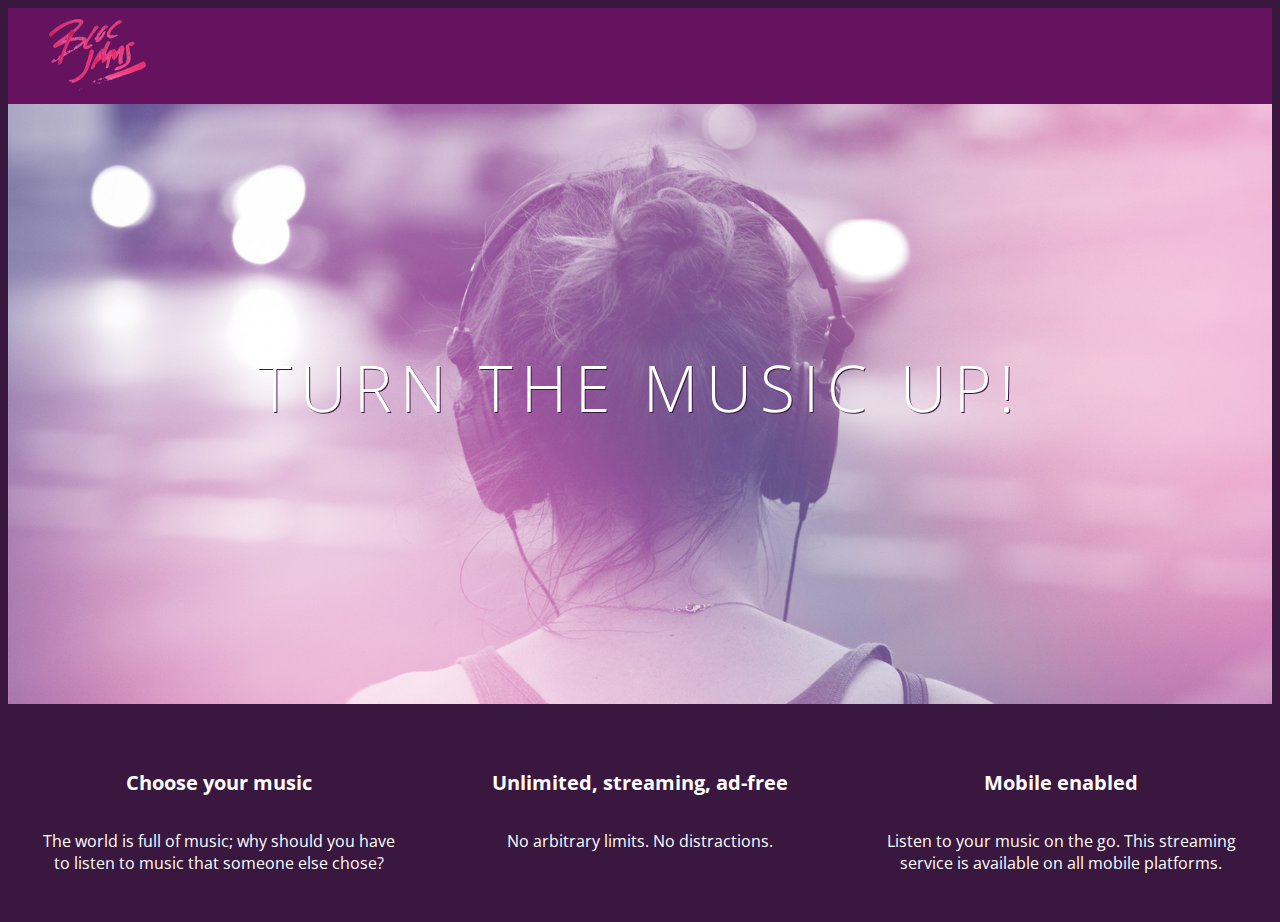
==== index.html @ ee683e87 "cp7 everything works, except ionicons" ====
<!DOCTYPE html>
<html>
    <head>
        <title>Bloc Jams</title>
        <link rel="stylesheet" type="text/css" href="http://fonts.googleapis.com/css?family=Open+Sans:400,800,600,700,300">
        <link rel="stylesheet" type="text/css" href="http://code.ionicframework.com/ionics/2.0.1/css/ionicons.min.css">
        <link rel="stylesheet" type="text/css" href="styles/normalize.css">
        <link rel="stylesheet" type="text/css" href="styles/main.css">
    </head>
    <body class="landing">
        <nav class="navbar"> <!-- nav bar -->
            <img src="assets/images/bloc_jams_logo.png" alt="bloc jams logo" class="logo">
        </nav>
        <section class="hero-content"> <!-- hero content -->
            <h1 class="hero-title">Turn the music up!</h1>
        </section>
        <section class="selling-points"> <!-- selling points -->
            <div class="point">
                <span class="ion-music-note"></span>
                <h5 class="point-title">Choose your music</h5>
                <p class="point-description">The world is full of music; why should you have to listen to music that someone else chose?</p>
            </div>
            <div class="point">
                <span class="ion-radio-waves"></span>
                <h5 class="point-title">Unlimited, streaming, ad-free</h5>
                <p class="point-description">No arbitrary limits. No distractions.</p>
            </div>
            <div class="point">
                <span class="ion-iphone"></span>
                <h5 class="point-title">Mobile enabled</h5>
                <p class="point-description">Listen to your music on the go. This streaming service is available on all mobile platforms.</p>
            </div>
        </section>
    </body>
</html>
---- styles/main.css ----
html {
    height: 100%; /* makes sure our HTML takes up 100% of the browser window */
    font-size: 100%;
}

body {
    font-family: 'Open Sans'; /* sets our font to the "Open Sans" typeface */
    color: white;             /* sets the text color to white */
    min-height: 100%;         /* says the height of the body must be, at minimum, 100% of the window */
}

body.landing {
    background-color: rgb(58,23,63); /* sets the background color to an RGB value */
}

.navbar {
    padding: 0.5rem;
    background-color: rgb(101,18,95);
}

.navbar .logo {
    position: relative; /* positioning will be explained in a resource */
    left: 2rem;
}

.hero-content {
    position: relative; /* positioning will be explained in a resource */
    min-height: 600px; /* hero content must be _at least_ 600 px */
    background-image: url(../assets/images/bloc_jams_bg.jpg);
    background-repeat: no-repeat;
    background-position: center center;
    background-size: cover;
}

.hero-content .hero-title {
    position: absolute;         /* positioning will be explained in a resource of some sort */
    top: 40%;                   /* positioning will be explained in a resource */
    -webkit-transform: translateY(-50%);
    -moz-transform: translateY(-50%);
    -ms-transform: translateY(-50%);
    transform: translateY(-50%);
    width: 100%;                /* makes sure the line title inhibits the full width of its container */
    text-align: center;         /* aligns text in the horizontal center of the element */
    font-size: 4rem;            /* specifies the size of the font in root em units */
    font-weight: 300;           /* makes the font thinner or lighter weight */
    text-transform: uppercase;  /* transforms the text to be all uppercase lettering */
    letter-spacing: 0.5rem;     /* puts 0.5 root ems worth of space between each letter */
    text-shadow: 1px 1px 0px rgb(58,23,63); /* creates a shadow underneath the text for readability over the image */
}

.selling-points {
    position: relative;
    display: table;
    width: 100%;
    -webkit-box-sizing: border-box;
    -moz-box-sizing: border-box;
    box-sizing: border-box; /* we will explain in a resource */
}

.point {
    display: table-cell;
    position: relative;
    width: 33.3%;
    padding: 2rem;
    text-align: center;
}

.point .point-title{
    font-size: 1.25rem;
}

.ion-music-note,
.ion-radio-waves,
.ion-iphone {
    color: rgb(223,50,117);
    font-size: 5rem;
}
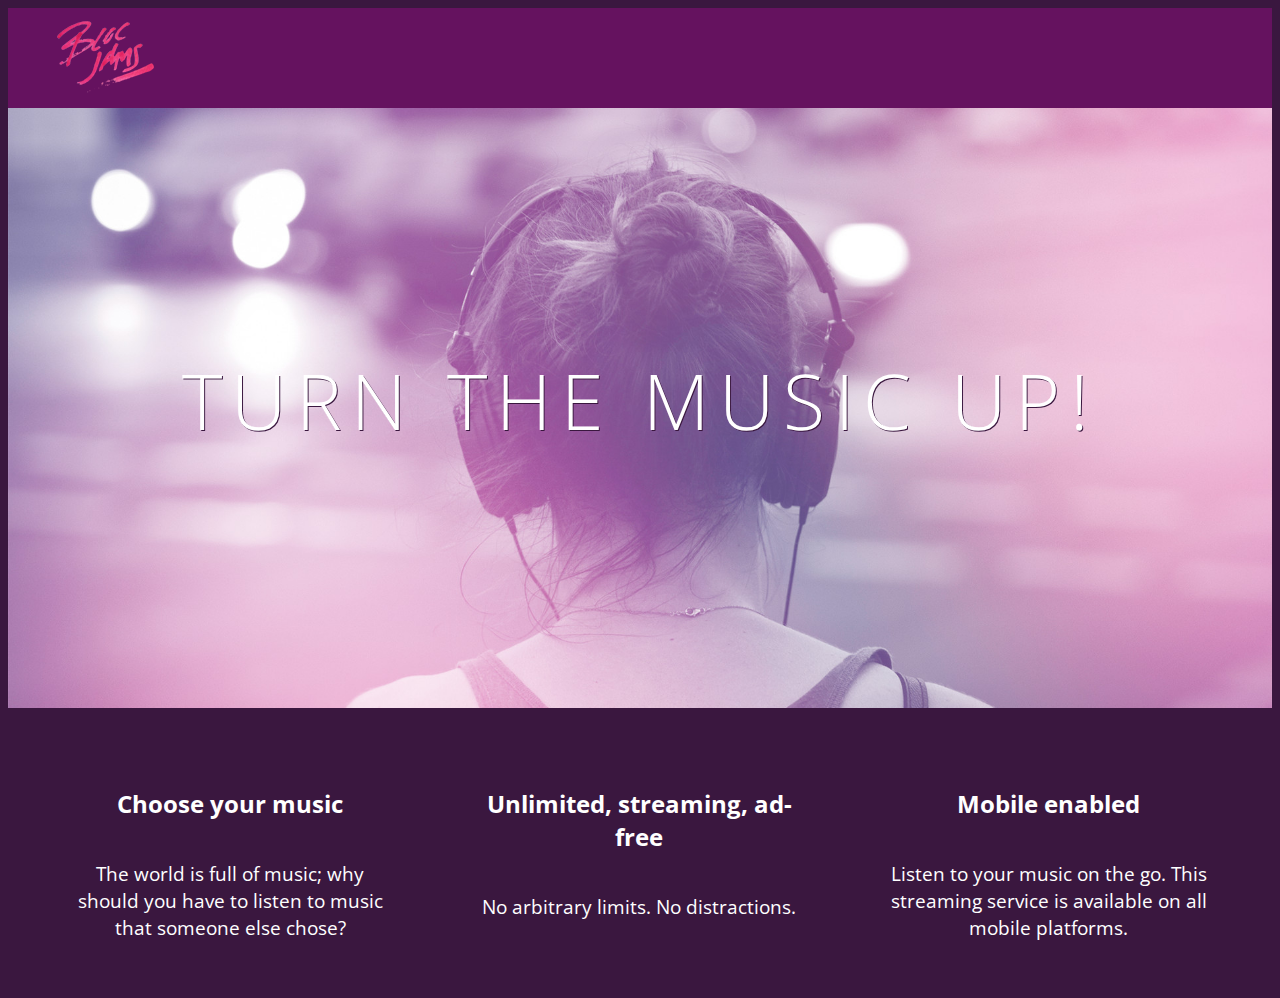
==== commit fa5e54a3: "media queries, max-width container, grid system, breakpoints" ====
--- a/index.html
+++ b/index.html
@@ -2,10 +2,12 @@
 <html>
     <head>
         <title>Bloc Jams</title>
+        <meta name="viewport" content="width=device-width, initial-scale=1">
         <link rel="stylesheet" type="text/css" href="http://fonts.googleapis.com/css?family=Open+Sans:400,800,600,700,300">
-        <link rel="stylesheet" type="text/css" href="http://code.ionicframework.com/ionics/2.0.1/css/ionicons.min.css">
+        <link rel="stylesheet" type="text/css" href="http://code.ionicframework.com/ionicons/2.0.1/css/ionicons.min.css">
         <link rel="stylesheet" type="text/css" href="styles/normalize.css">
         <link rel="stylesheet" type="text/css" href="styles/main.css">
+        <link rel="stylesheet" type="text/css" href="styles/landing.css">
     </head>
     <body class="landing">
         <nav class="navbar"> <!-- nav bar -->
@@ -14,18 +16,18 @@
         <section class="hero-content"> <!-- hero content -->
             <h1 class="hero-title">Turn the music up!</h1>
         </section>
-        <section class="selling-points"> <!-- selling points -->
-            <div class="point">
+        <section class="selling-points container"> <!-- selling points -->
+            <div class="point column third">
                 <span class="ion-music-note"></span>
                 <h5 class="point-title">Choose your music</h5>
                 <p class="point-description">The world is full of music; why should you have to listen to music that someone else chose?</p>
             </div>
-            <div class="point">
+            <div class="point column third">
                 <span class="ion-radio-waves"></span>
                 <h5 class="point-title">Unlimited, streaming, ad-free</h5>
                 <p class="point-description">No arbitrary limits. No distractions.</p>
             </div>
-            <div class="point">
+            <div class="point column third">
                 <span class="ion-iphone"></span>
                 <h5 class="point-title">Mobile enabled</h5>
                 <p class="point-description">Listen to your music on the go. This streaming service is available on all mobile platforms.</p>
--- a/styles/main.css
+++ b/styles/main.css
@@ -1,3 +1,8 @@
+*, *::before, *::after {
+    -moz-box-sizing: border-box;
+    -webkit-box-sizing: border-box;
+    box-sizing: border-box;
+}
 html {
     height: 100%; /* makes sure our HTML takes up 100% of the browser window */
     font-size: 100%;
@@ -7,10 +12,6 @@
     font-family: 'Open Sans'; /* sets our font to the "Open Sans" typeface */
     color: white;             /* sets the text color to white */
     min-height: 100%;         /* says the height of the body must be, at minimum, 100% of the window */
-}
-
-body.landing {
-    background-color: rgb(58,23,63); /* sets the background color to an RGB value */
 }
 
 .navbar {
@@ -23,55 +24,30 @@
     left: 2rem;
 }
 
-.hero-content {
-    position: relative; /* positioning will be explained in a resource */
-    min-height: 600px; /* hero content must be _at least_ 600 px */
-    background-image: url(../assets/images/bloc_jams_bg.jpg);
-    background-repeat: no-repeat;
-    background-position: center center;
-    background-size: cover;
+.container {
+    margin: 0 auto;
+    max-width: 64rem;
 }
 
-.hero-content .hero-title {
-    position: absolute;         /* positioning will be explained in a resource of some sort */
-    top: 40%;                   /* positioning will be explained in a resource */
-    -webkit-transform: translateY(-50%);
-    -moz-transform: translateY(-50%);
-    -ms-transform: translateY(-50%);
-    transform: translateY(-50%);
-    width: 100%;                /* makes sure the line title inhibits the full width of its container */
-    text-align: center;         /* aligns text in the horizontal center of the element */
-    font-size: 4rem;            /* specifies the size of the font in root em units */
-    font-weight: 300;           /* makes the font thinner or lighter weight */
-    text-transform: uppercase;  /* transforms the text to be all uppercase lettering */
-    letter-spacing: 0.5rem;     /* puts 0.5 root ems worth of space between each letter */
-    text-shadow: 1px 1px 0px rgb(58,23,63); /* creates a shadow underneath the text for readability over the image */
+/* Medium and small screens (640px) */
+@media (min-width: 40rem) {
+    html { font-size: 112%; }
+    
+    .column {
+        float: left;
+        padding-left: 1rem;
+        padding-right: 1rem;
+    }
+    
+    .column.full { width: 100%; }
+    .column.two-thirds { width: 66.7%; }
+    .column.half { width: 50%; }
+    .column.third { width: 33.3%; }
+    .column.fourth { width: 25%; }
+    .column.flow-opposite { float: right;}
 }
 
-.selling-points {
-    position: relative;
-    display: table;
-    width: 100%;
-    -webkit-box-sizing: border-box;
-    -moz-box-sizing: border-box;
-    box-sizing: border-box; /* we will explain in a resource */
+/* Large screens (1024px) */
+@media (min-width: 64rem) {
+    html { font-size: 120%; }
 }
-
-.point {
-    display: table-cell;
-    position: relative;
-    width: 33.3%;
-    padding: 2rem;
-    text-align: center;
-}
-
-.point .point-title{
-    font-size: 1.25rem;
-}
-
-.ion-music-note,
-.ion-radio-waves,
-.ion-iphone {
-    color: rgb(223,50,117);
-    font-size: 5rem;
-}--- a/styles/landing.css
+++ b/styles/landing.css
@@ -0,0 +1,49 @@
+body.landing {
+    background-color: rgb(58,23,63); /* sets the background color to an RGB value */
+}
+
+.hero-content {
+    position: relative; /* positioning will be explained in a resource */
+    min-height: 600px; /* hero content must be _at least_ 600 px */
+    background-image: url(../assets/images/bloc_jams_bg.jpg);
+    background-repeat: no-repeat;
+    background-position: center center;
+    background-size: cover;
+}
+
+.hero-content .hero-title {
+    position: absolute;         /* positioning will be explained in a resource of some sort */
+    top: 40%;                   /* positioning will be explained in a resource */
+    -webkit-transform: translateY(-50%);
+    -moz-transform: translateY(-50%);
+    -ms-transform: translateY(-50%);
+    transform: translateY(-50%);
+    width: 100%;                /* makes sure the line title inhibits the full width of its container */
+    text-align: center;         /* aligns text in the horizontal center of the element */
+    font-size: 4rem;            /* specifies the size of the font in root em units */
+    font-weight: 300;           /* makes the font thinner or lighter weight */
+    text-transform: uppercase;  /* transforms the text to be all uppercase lettering */
+    letter-spacing: 0.5rem;     /* puts 0.5 root ems worth of space between each letter */
+    text-shadow: 1px 1px 0px rgb(58,23,63); /* creates a shadow underneath the text for readability over the image */
+}
+
+.selling-points {
+    position: relative;
+}
+
+.point {
+    position: relative;
+    padding: 2rem;
+    text-align: center;
+}
+
+.point .point-title{
+    font-size: 1.25rem;
+}
+
+.ion-music-note,
+.ion-radio-waves,
+.ion-iphone {
+    color: rgb(223,50,117);
+    font-size: 5rem;
+}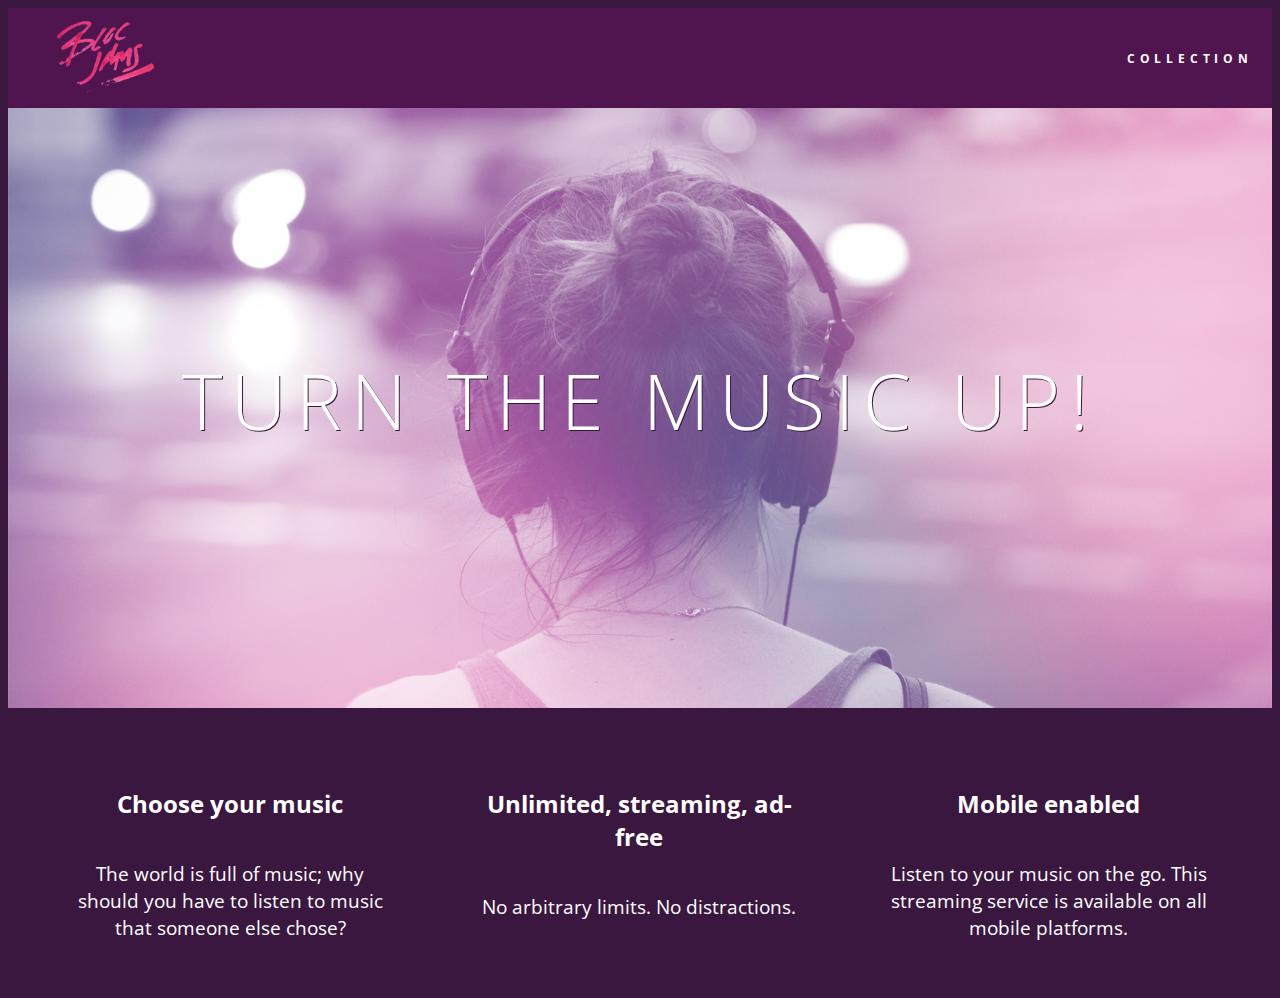
==== commit bdff321f: "cp9 html css collection view, cp finished" ====
--- a/index.html
+++ b/index.html
@@ -11,12 +11,18 @@
     </head>
     <body class="landing">
         <nav class="navbar"> <!-- nav bar -->
-            <img src="assets/images/bloc_jams_logo.png" alt="bloc jams logo" class="logo">
+            <a href="index.html" class="logo">
+                <img src="assets/images/bloc_jams_logo.png" alt="bloc jams logo"/>
+            </a>
+            <div class="links-container">
+                <a href="collection.html" class="navbar-link">collection</a>
+            </div>
         </nav>
         <section class="hero-content"> <!-- hero content -->
             <h1 class="hero-title">Turn the music up!</h1>
         </section>
         <section class="selling-points container"> <!-- selling points -->
+            <div class="selling-points">
             <div class="point column third">
                 <span class="ion-music-note"></span>
                 <h5 class="point-title">Choose your music</h5>
--- a/styles/main.css
+++ b/styles/main.css
@@ -15,13 +15,46 @@
 }
 
 .navbar {
+    position: relative;
     padding: 0.5rem;
-    background-color: rgb(101,18,95);
+    background-color: rgba(101,18,95,0.5);
+    z-index: 1;
 }
 
 .navbar .logo {
     position: relative; /* positioning will be explained in a resource */
     left: 2rem;
+    cursor: pointer; /* finger pointer icon when hovering */
+}
+
+.navbar .links-container {
+    display: table;
+    position: absolute;
+    top: 0;
+    right: 0;
+    height: 100px;
+    color: white;
+    text-decoration: none;
+}
+
+.links-container .navbar-link {
+    display: table-cell;
+    position: relative;
+    height: 100%;
+    padding-left: 1rem;
+    padding-right: 1rem;
+    vertical-align: middle;
+    color: white;
+    font-size: 0.625rem;
+    letter-spacing: 0.25rem;
+    font-weight: 700;
+    text-transform: uppercase;
+    text-decoration: none;
+    cursor: pointer;
+}
+
+.links-container .navbar-link:hover {
+    color: rgb(233,50,117);
 }
 
 .container {
@@ -51,3 +84,13 @@
 @media (min-width: 64rem) {
     html { font-size: 120%; }
 }
+
+.clearfix::before,
+.clearfix::after {
+    content: " ";
+    display: table;
+}
+
+.clearfix::after {
+    clear: both;
+}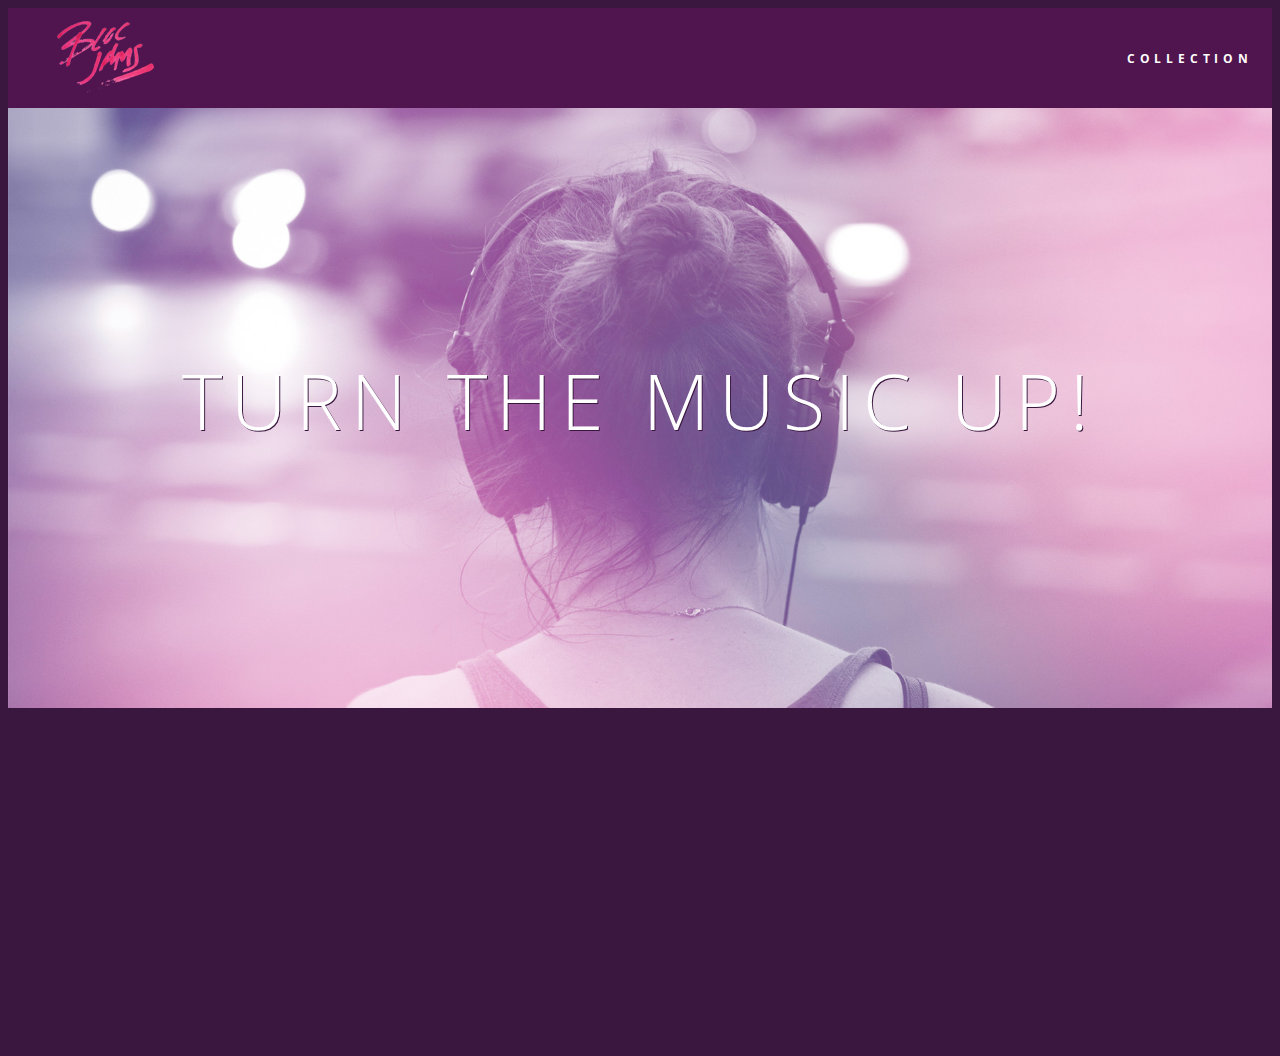
==== commit 5922dc0c: "cp22 js animation - not working." ====
--- a/index.html
+++ b/index.html
@@ -39,5 +39,7 @@
                 <p class="point-description">Listen to your music on the go. This streaming service is available on all mobile platforms.</p>
             </div>
         </section>
+        <script src="scripts/landing.js"></script>
     </body>
-</html>+</html>
+    
--- a/styles/main.css
+++ b/styles/main.css
@@ -62,6 +62,10 @@
     max-width: 64rem;
 }
 
+.container.narrow {
+    max-width: 56rem;
+}
+
 /* Medium and small screens (640px) */
 @media (min-width: 40rem) {
     html { font-size: 112%; }
--- a/styles/landing.css
+++ b/styles/landing.css
@@ -35,9 +35,19 @@
     position: relative;
     padding: 2rem;
     text-align: center;
+    opacity: 0;
+    -webkit-transform: scaleX(0.9) translateY(3rem);
+    -moz-transform: scaleX(0.9) translateY(3rem);
+    transform: scaleX(0.9) translateY(3rem);
+    -webkit-transition: all 0.25s ease-in-out;
+    -moz-transition: all 0.25s ease-in-out;
+    transition: all 0.25s ease-in-out;
+    -webkit-transition-delay: 0.2s;
+    -moz-transition-delay: 0.2s;
+    transition-delay: 0.2s;
 }
 
-.point .point-title{
+.point .point-title {
     font-size: 1.25rem;
 }
 
@@ -46,4 +56,6 @@
 .ion-iphone {
     color: rgb(223,50,117);
     font-size: 5rem;
-}+}
+
+ 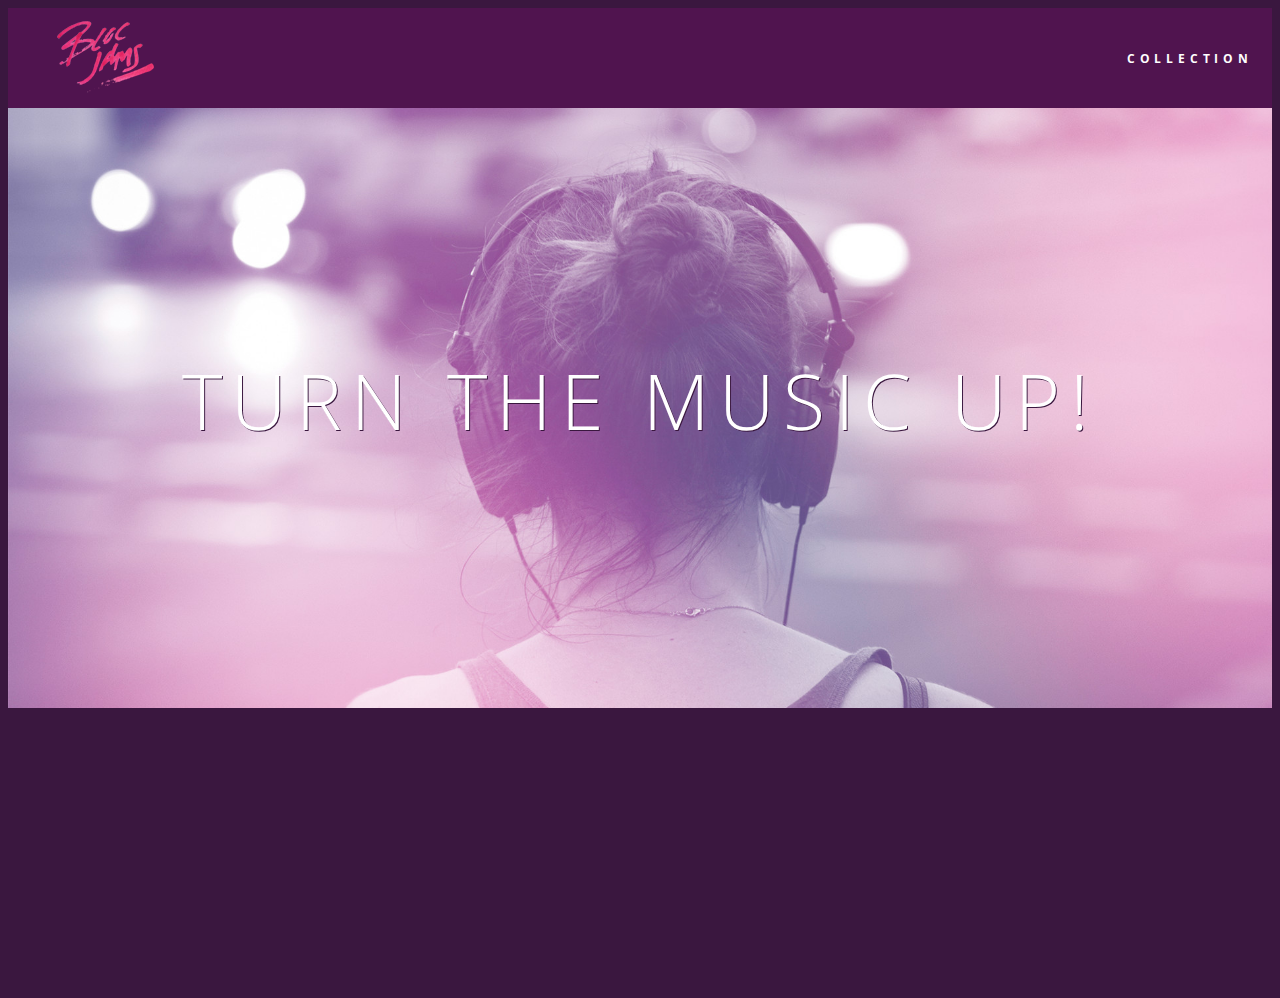
==== commit 2dfbc363: "cp 23 dom event, scripting assignment completed" ====
--- a/index.html
+++ b/index.html
@@ -39,6 +39,7 @@
                 <p class="point-description">Listen to your music on the go. This streaming service is available on all mobile platforms.</p>
             </div>
         </section>
+        <script src="scripts/utilities.js"></script>    
         <script src="scripts/landing.js"></script>
     </body>
 </html>
--- a/styles/landing.css
+++ b/styles/landing.css
@@ -38,13 +38,15 @@
     opacity: 0;
     -webkit-transform: scaleX(0.9) translateY(3rem);
     -moz-transform: scaleX(0.9) translateY(3rem);
-    transform: scaleX(0.9) translateY(3rem);
-    -webkit-transition: all 0.25s ease-in-out;
-    -moz-transition: all 0.25s ease-in-out;
-    transition: all 0.25s ease-in-out;
-    -webkit-transition-delay: 0.2s;
-    -moz-transition-delay: 0.2s;
-    transition-delay: 0.2s;
+    transform: scaleX(0.9) translateY(3rem); 
+    -webkit-transition: all 0.4s ease-in-out;
+    -moz-transition: all 0.4s ease-in-out;
+    transition: all 0.4s ease-in-out; 
+    -webkit-transform: rotate(180deg);
+    transform: rotate(180deg);
+    -webkit-transition-delay: 0.1s;
+    -moz-transition-delay: 0.1s;
+    transition-delay: 0.1s; 
 }
 
 .point .point-title {
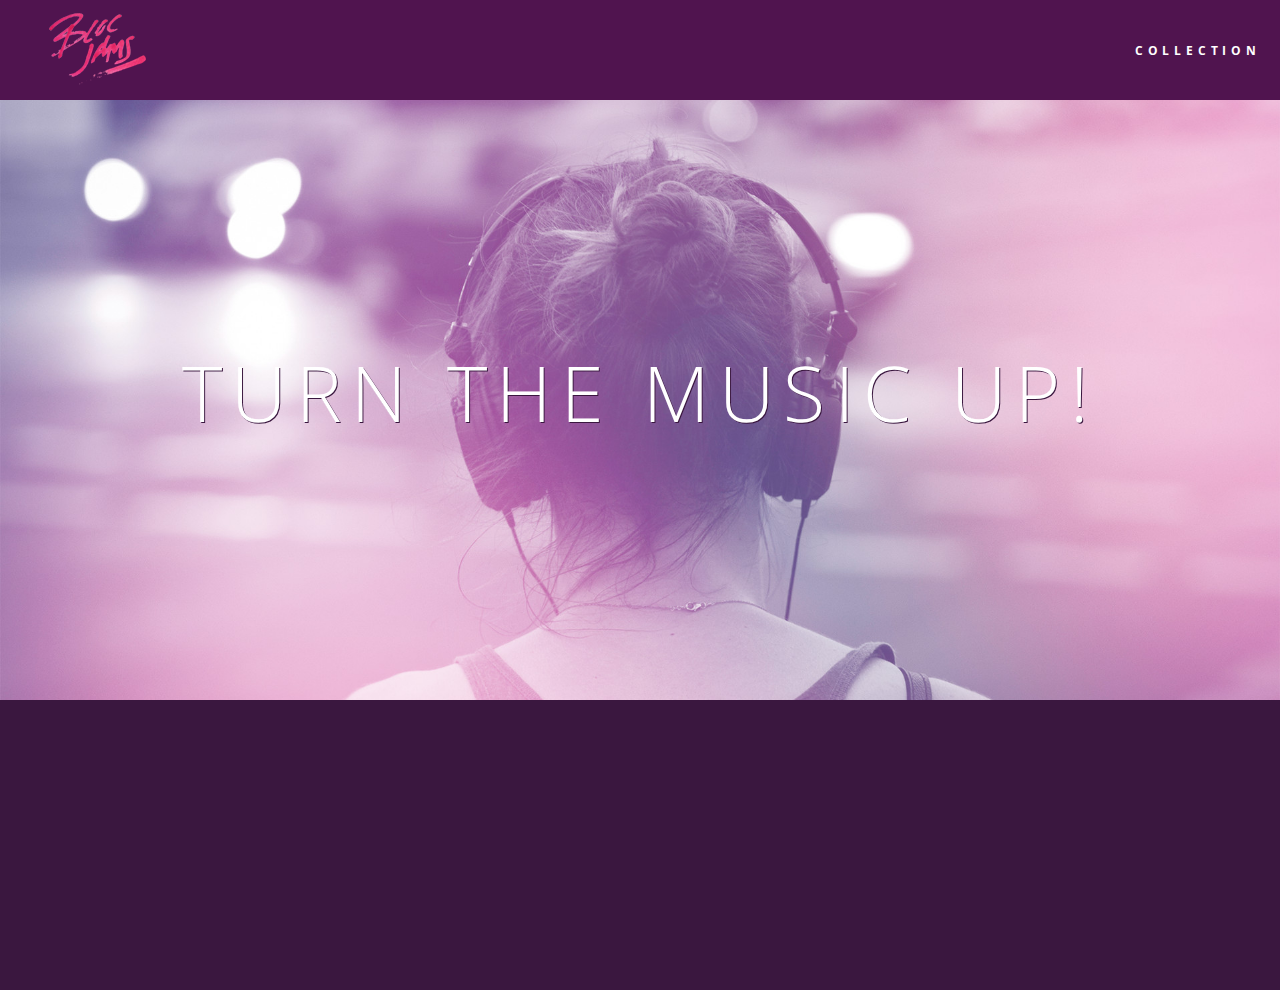
==== commit 1c6effb6: "cp29 jquery landing page -completed" ====
--- a/index.html
+++ b/index.html
@@ -39,7 +39,7 @@
                 <p class="point-description">Listen to your music on the go. This streaming service is available on all mobile platforms.</p>
             </div>
         </section>
-        <script src="scripts/utilities.js"></script>    
+        <script src="https://code.jquery.com/jquery-2.1.3.min.js"></script>
         <script src="scripts/landing.js"></script>
     </body>
 </html>
--- a/styles/main.css
+++ b/styles/main.css
@@ -10,7 +10,7 @@
 
 body {
     font-family: 'Open Sans'; /* sets our font to the "Open Sans" typeface */
-    color: white;             /* sets the text color to white */
+    color: white;             /* sets the text color to white */ 
     min-height: 100%;         /* says the height of the body must be, at minimum, 100% of the window */
 }
 
@@ -22,7 +22,7 @@
 }
 
 .navbar .logo {
-    position: relative; /* positioning will be explained in a resource */
+    position: relative;
     left: 2rem;
     cursor: pointer; /* finger pointer icon when hovering */
 }
